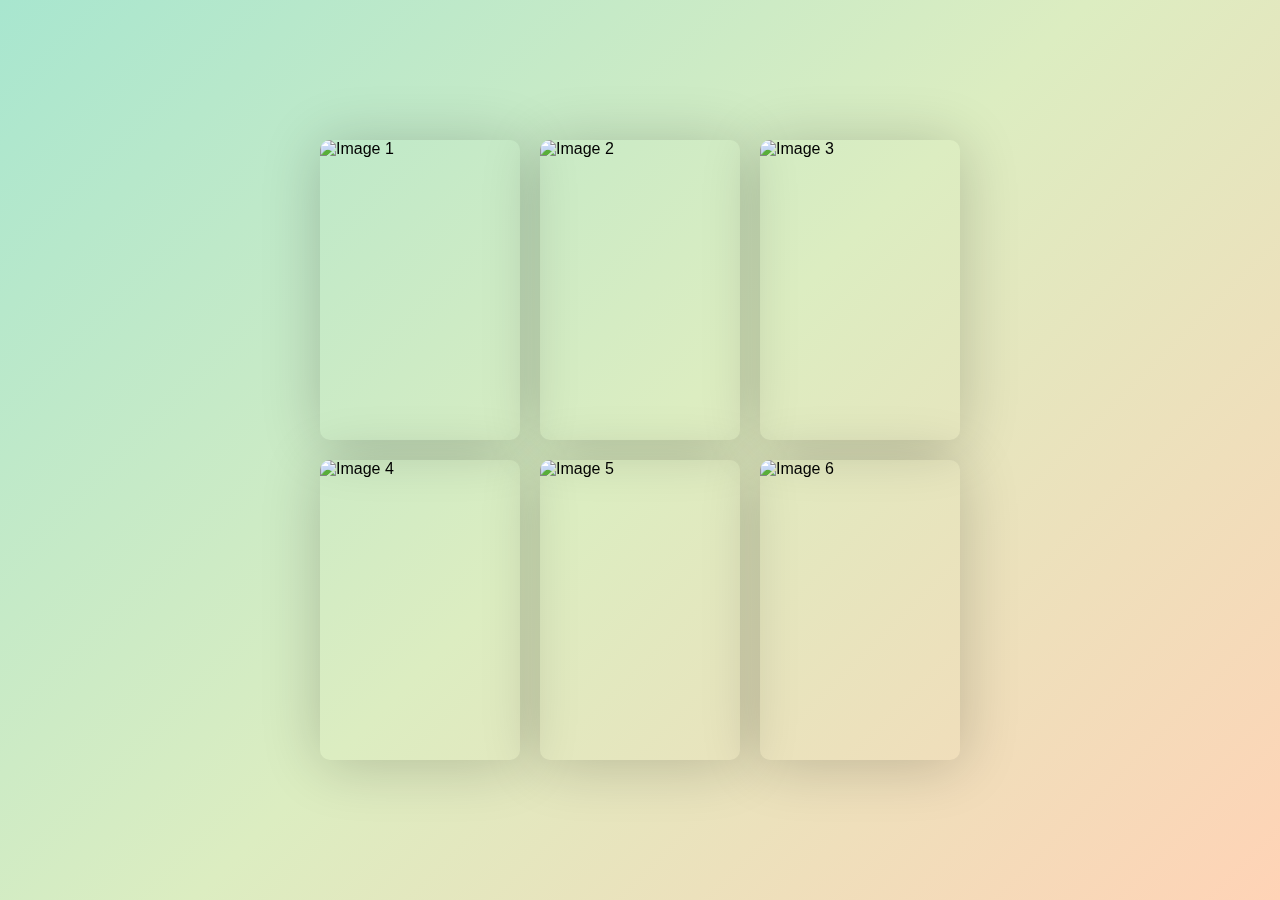
==== cards.html @ bc631978 "Add files via upload" ====
<!DOCTYPE html>
<html lang="en">
<head>
    <meta charset="UTF-8">
    <meta http-equiv="X-UA-Compatible" content="IE=edge">
    <meta name="viewport" content="width=device-width, initial-scale=1.0">
    <link rel="stylesheet" href="style.css">
    <title>GIFT</title>
</head>
<body>
    <div class="container">
        <div class="card">
            <div class="card-inner">
                <div class="card-front">
                    <img src="images/IMG_20210825_140324.jpg" alt="Image 1">
                </div>
                <div class="card-back">Hel</div>
            </div>
        </div>
        <div class="card">
            <div class="card-inner">
                <div class="card-front">
                    <img src="images/IMG-20210827-WA0002.jpg" alt="Image 2">
                </div>
                <div class="card-back">Welcome!</div>
            </div>
        </div>
        <div class="card">
            <div class="card-inner">
                <div class="card-front">
                    <img src="images/IMG-20211231-WA0009.jpg" alt="Image 3">
                </div>
                <div class="card-back">Enjoy!</div>
            </div>
        </div>
        <div class="card">
            <div class="card-inner">
                <div class="card-front">
                    <img src="images/Snapchat-1501369928.jpg" alt="Image 4">
                </div>
                <div class="card-back">Have Fun!</div>
            </div>
        </div>
        <div class="card">
            <div class="card-inner">
                <div class="card-front">
                    <img src="images/IMG_20240616_180420.jpg" alt="Image 5">
                </div>
                <div class="card-back">Stay Happy!</div>
            </div>
        </div>
        <div class="card">
            <div class="card-inner">
                <div class="card-front">
                    <img src="images/IMG_20241117_124109.jpg" alt="Image 6">
                </div>
                <div class="card-back">Keep Smiling!</div>
            </div>
        </div>
    </div>
</body>
</html>
---- style.css ----
body {
    margin: auto;
    display: flex;
    justify-content: center;
    align-items: center;
    height: 100vh;
    background:  linear-gradient(135deg, #a8e6cf, #dcedc1, #ffd3b6);
    font-family: Arial, sans-serif;
}

.container {
    display: grid;
    grid-template-columns: repeat(3, 1fr);
    gap: 20px;
}

.card {
    width: 200px;
    height: 300px;
    perspective: 1000px;
}

.card-inner {
    width: 100%;
    height: 100%;
    position: relative;
    transform-style: preserve-3d;
    transition: transform 0.6s;
}

.card:hover .card-inner {
    transform: rotateY(180deg);
}

.card-front, .card-back {
    width: 100%;
    height: 100%;
    position: absolute;
    backface-visibility: hidden;
    border-radius: 10px;
    box-shadow: 0 4px 60px rgba(0,0,0,0.2);
    display: flex;
    justify-content: center;
    align-items: center;
}

.card-front {
    background:  center;
}
.card-front img {
    width: 100%;
    height: 100%;
    border-radius: 10px;
    object-fit: cover;
}
.card-back {
    background: #ffdde1;
    color: #333;
    display: flex;
    justify-content: center;
    align-items: center;
    font-size: 20px;
    transform: rotateY(180deg);
}
/* Responsive Adjustments */

@media (max-width: 768px) {
    .container {
        display: grid;
        grid-template-columns: repeat(2, 1fr);
        gap: 10px;
    }
    .card {
        width: 150px;
        height: 250px;
    }
    .card-back {
        font-size: 16px;
    }
}

@media (max-width: 480px) {
    .container {
        display: grid;
        flex-direction: column;
        align-items: center;
        grid-template-columns: repeat(1,1fr);
    }
    .card {
        width: 100%;
        max-width: 250px;
        height: 200px;
    }
    .card-back {
        font-size: 14px;
    }
}
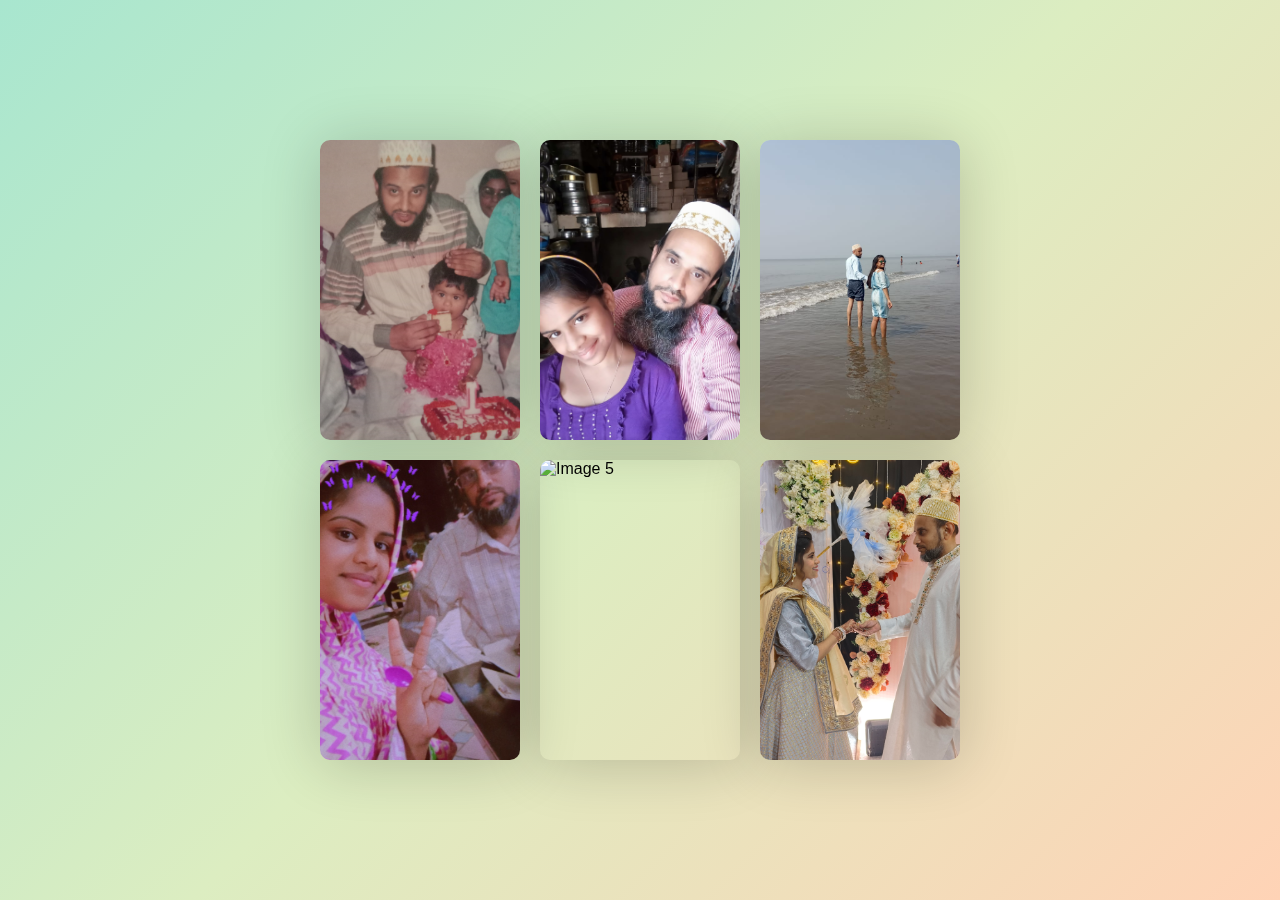
==== commit 0a7519f3: "Update cards.html" ====
--- a/cards.html
+++ b/cards.html
@@ -12,7 +12,7 @@
         <div class="card">
             <div class="card-inner">
                 <div class="card-front">
-                    <img src="images/IMG_20210825_140324.jpg" alt="Image 1">
+                    <img src="Images/IMG_20210825_140324.jpg" alt="Image 1">
                 </div>
                 <div class="card-back">Hel</div>
             </div>
@@ -20,7 +20,7 @@
         <div class="card">
             <div class="card-inner">
                 <div class="card-front">
-                    <img src="images/IMG-20210827-WA0002.jpg" alt="Image 2">
+                    <img src="Images/IMG-20210827-WA0002.jpg" alt="Image 2">
                 </div>
                 <div class="card-back">Welcome!</div>
             </div>
@@ -28,7 +28,7 @@
         <div class="card">
             <div class="card-inner">
                 <div class="card-front">
-                    <img src="images/IMG-20211231-WA0009.jpg" alt="Image 3">
+                    <img src="Images/IMG-20211231-WA0009.jpg" alt="Image 3">
                 </div>
                 <div class="card-back">Enjoy!</div>
             </div>
@@ -36,7 +36,7 @@
         <div class="card">
             <div class="card-inner">
                 <div class="card-front">
-                    <img src="images/Snapchat-1501369928.jpg" alt="Image 4">
+                    <img src="Images/Snapchat-1501369928.jpg" alt="Image 4">
                 </div>
                 <div class="card-back">Have Fun!</div>
             </div>
@@ -44,7 +44,7 @@
         <div class="card">
             <div class="card-inner">
                 <div class="card-front">
-                    <img src="images/IMG_20240616_180420.jpg" alt="Image 5">
+                    <img src="Images/IMG_20240616_180420.jpg" alt="Image 5">
                 </div>
                 <div class="card-back">Stay Happy!</div>
             </div>
@@ -52,11 +52,11 @@
         <div class="card">
             <div class="card-inner">
                 <div class="card-front">
-                    <img src="images/IMG_20241117_124109.jpg" alt="Image 6">
+                    <img src="Images/IMG_20241117_124109.jpg" alt="Image 6">
                 </div>
                 <div class="card-back">Keep Smiling!</div>
             </div>
         </div>
     </div>
 </body>
-</html>+</html>
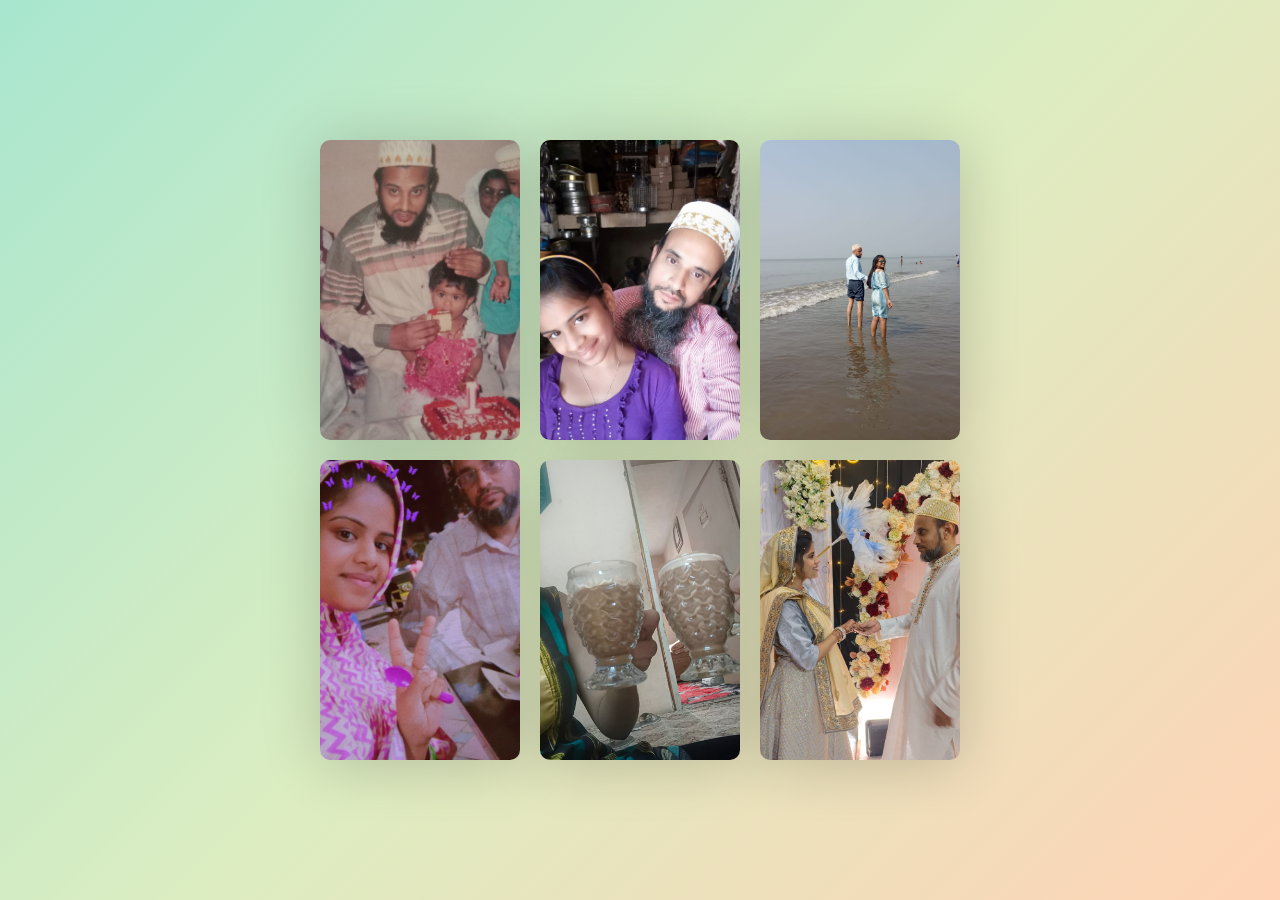
==== commit ee7aa135: "Update cards.html" ====
--- a/cards.html
+++ b/cards.html
@@ -14,7 +14,7 @@
                 <div class="card-front">
                     <img src="Images/IMG_20210825_140324.jpg" alt="Image 1">
                 </div>
-                <div class="card-back">Hel</div>
+                <div class="card-back">Here hi.. this is your life time tension speaking!!!</div>
             </div>
         </div>
         <div class="card">
@@ -22,7 +22,7 @@
                 <div class="card-front">
                     <img src="Images/IMG-20210827-WA0002.jpg" alt="Image 2">
                 </div>
-                <div class="card-back">Welcome!</div>
+                <div class="card-back">Thank you for your daats so i was always able to be good person.... </div>
             </div>
         </div>
         <div class="card">
@@ -30,7 +30,7 @@
                 <div class="card-front">
                     <img src="Images/IMG-20211231-WA0009.jpg" alt="Image 3">
                 </div>
-                <div class="card-back">Enjoy!</div>
+                <div class="card-back">Thank you for treating me like a princess...</div>
             </div>
         </div>
         <div class="card">
@@ -38,7 +38,7 @@
                 <div class="card-front">
                     <img src="Images/Snapchat-1501369928.jpg" alt="Image 4">
                 </div>
-                <div class="card-back">Have Fun!</div>
+                <div class="card-back">Thank you for not letting me down...</div>
             </div>
         </div>
         <div class="card">
@@ -46,7 +46,7 @@
                 <div class="card-front">
                     <img src="Images/IMG_20240616_180420.jpg" alt="Image 5">
                 </div>
-                <div class="card-back">Stay Happy!</div>
+                <div class="card-back">Thank you for both being strict and make me spoil...</div>
             </div>
         </div>
         <div class="card">
@@ -54,7 +54,7 @@
                 <div class="card-front">
                     <img src="Images/IMG_20241117_124109.jpg" alt="Image 6">
                 </div>
-                <div class="card-back">Keep Smiling!</div>
+                <div class="card-back">Thank you for give me wings... freedom to fly in this world... I LOVE YOU &#xfe0f</div>
             </div>
         </div>
     </div>
